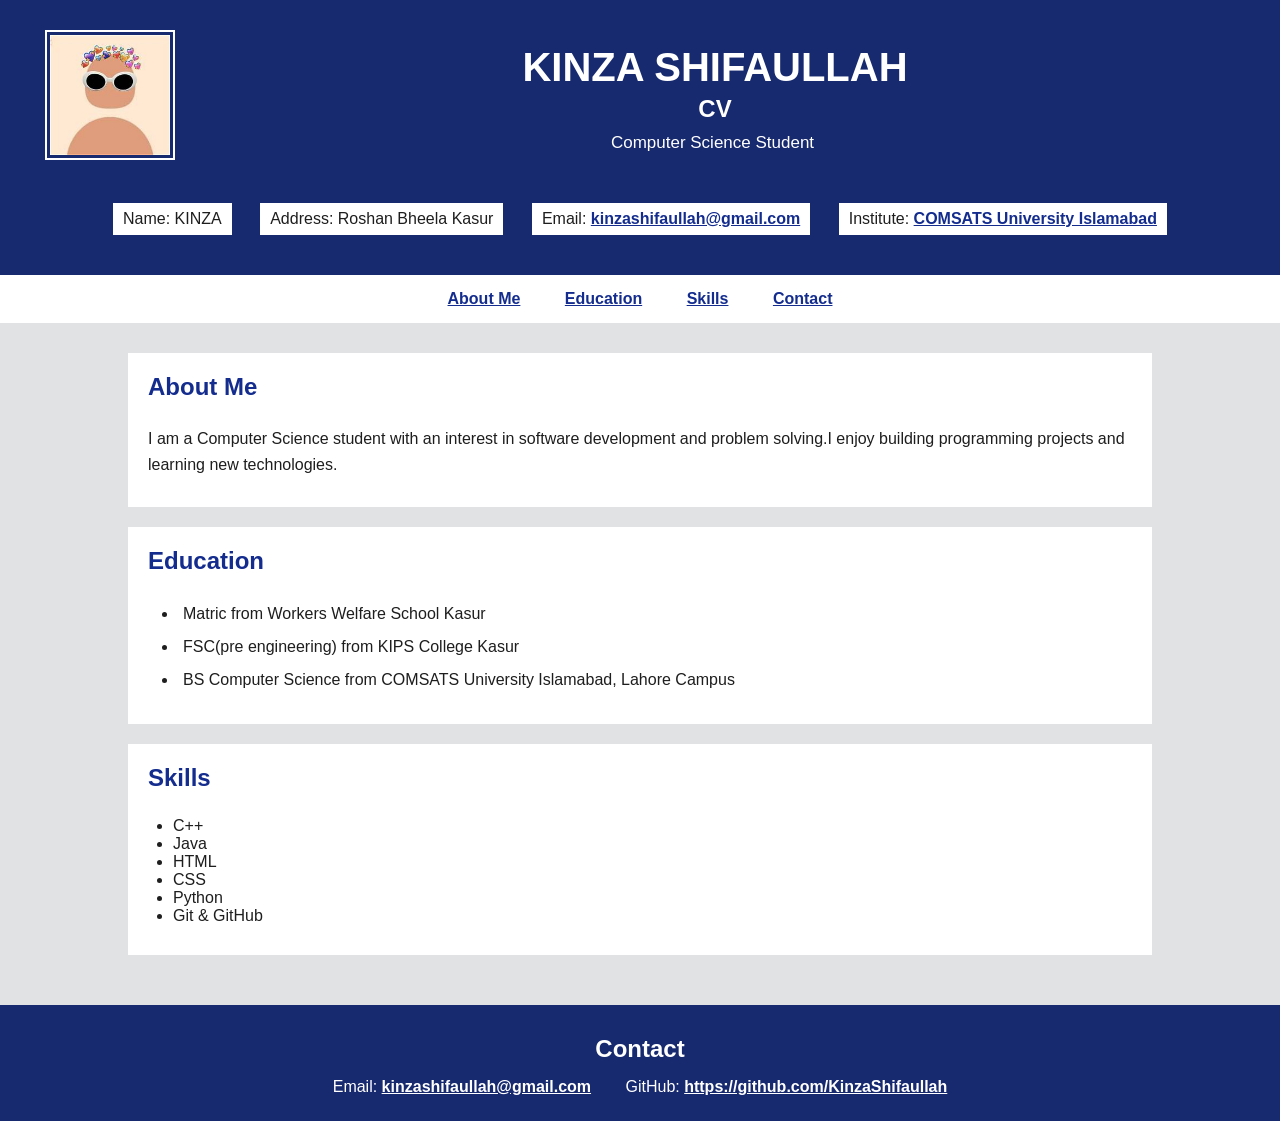
==== index.html @ 3159b3bc "Initial commit" ====
<!DOCTYPE html>
<html lang="en">

<head>

    <link rel="stylesheet" href="style.css">

    <meta charset="UTF-8">
    <meta name="viewport" content="width=device-width, initial-scale=1.0">

    <title>Kinza CV</title>

</head>

<body>

    <header>
        <img src="profile.jpg" alt="Kinza Profile Photo" class="profile">
        <div class="heading">

            <h1>KINZA SHIFAULLAH</h1>
            <h2>CV</h2>
            <p>Computer Science Student</p>
        </div>
        <div id="intro">
            <p>Name: KINZA</p>
            <p>Address: Roshan Bheela Kasur</p>
            <p>
                Email:
                <a href="mailto:kinzashifaullah@gmail.com">
                    kinzashifaullah@gmail.com
                </a>
            </p>

            <p>
                Institute:
                <a href="https://www.comsats.edu.pk/">
                    COMSATS University Islamabad
                </a>
            </p>
        </div>

    </header>

    <nav>

        <a href="#about-me">About Me</a>
        <a href="#education">Education</a>
        <a href="#skills">Skills</a>
        <a href="#contact">Contact</a>

    </nav>


    <main>

        <section id="about-me">

            <h2>About Me</h2>

            <p>
                I am a Computer Science student with an interest in software development and
                problem solving.I enjoy building programming projects and learning new technologies.
            </p>

        </section>

        <section id="education">
            <h2>Education</h2>
            <ul>
                <li> Matric from Workers Welfare School Kasur</li>
                <li> FSC(pre engineering) from KIPS College Kasur</li>
                <li> BS Computer Science from COMSATS University Islamabad, Lahore Campus</li>
            </ul>
        </section>


        <section id="skills">

            <h2>Skills</h2>
            <ul>
                <li>C++</li>
                <li>Java</li>
                <li>HTML</li>
                <li>CSS</li>
                <li>Python</li>
                <li>Git &amp; GitHub</li>
            </ul>
        </section>

    </main>

    <footer id="contact">
        <h2>Contact</h2>
        <p>
            Email:
            <a href="mailto:kinzashifaullah@gmail.com">
                kinzashifaullah@gmail.com
            </a>
        </p>

        <p>
            GitHub:
            <a href="https://github.com/KinzaShifaullah" target="_blank">
                https://github.com/KinzaShifaullah
                
            </a>
        </p>
    </footer>

</body>

</html>
---- style.css ----
body {
    font-family: Arial, sans-serif;
    background-color: #e1e2e4;
    color: #1f1e1e;
    margin: 0;
}

header {
    background-color: #17296f;
    color: white;
    padding: 25px;
    text-align: center;
    overflow: hidden;
}

.profile {
    width: 120px;
    height: 120px;
    float: left;
    margin: 5px 20px;
    padding: 3px;
    border: 2px solid white;
}

.heading {
    position: relative;
    margin: 10px;
    padding: 5px;
}

.heading h1 {
    font-size: 40px;
    margin: 5px;
}

.heading h2 {
    font-size: 24px;
    margin: 5px;
}

.heading p {
    font-size: 17px;
    margin: 10px;
}

#intro {
    margin-top: 20px;
    padding: 10px;
    overflow: hidden;
}

#intro p {
    display: inline-block;
    margin: 5px 12px;
    padding: 7px 10px;
    background-color: white;
    color: #1f1e1e;
    white-space: nowrap;
}


a {
    color: #132c8e;
    font-weight: bold;
}
nav {
  clear: both;
  background-color: white;
  padding: 15px;
  margin: 0;
  text-align: center;
}

nav a {
  margin: 0 15px;
  padding: 5px;
}

main {
  width: 80%;
  margin: 25px auto;
  padding: 5px;
}

section {
    background-color: white;
    margin-bottom: 20px;
    padding: 20px;
}
section h2 {
    color: #132c8e;
    font-size: 24px;
    margin-top: 0;
    padding-bottom: 5px;
}
section p {
    line-height: 1.6;
    margin: 10px 0;
}

#education ul {
    margin: 10px 0;
    padding-left: 25px;
}
#education li {
    padding: 5px;
    margin: 5px;
}
#skills ul {
    margin: 10px 0;
    padding-left: 25px;
}
footer {
    background-color: #17296f;
    color: white;
    padding: 20px;
    margin-top: 25px;
    text-align: center;
    overflow: hidden;
}

footer h2 {
    margin: 5px;
    padding: 5px;
}

footer p {
    display: inline-block;
    margin: 5px 15px;
}

footer a {
    color: white;
}
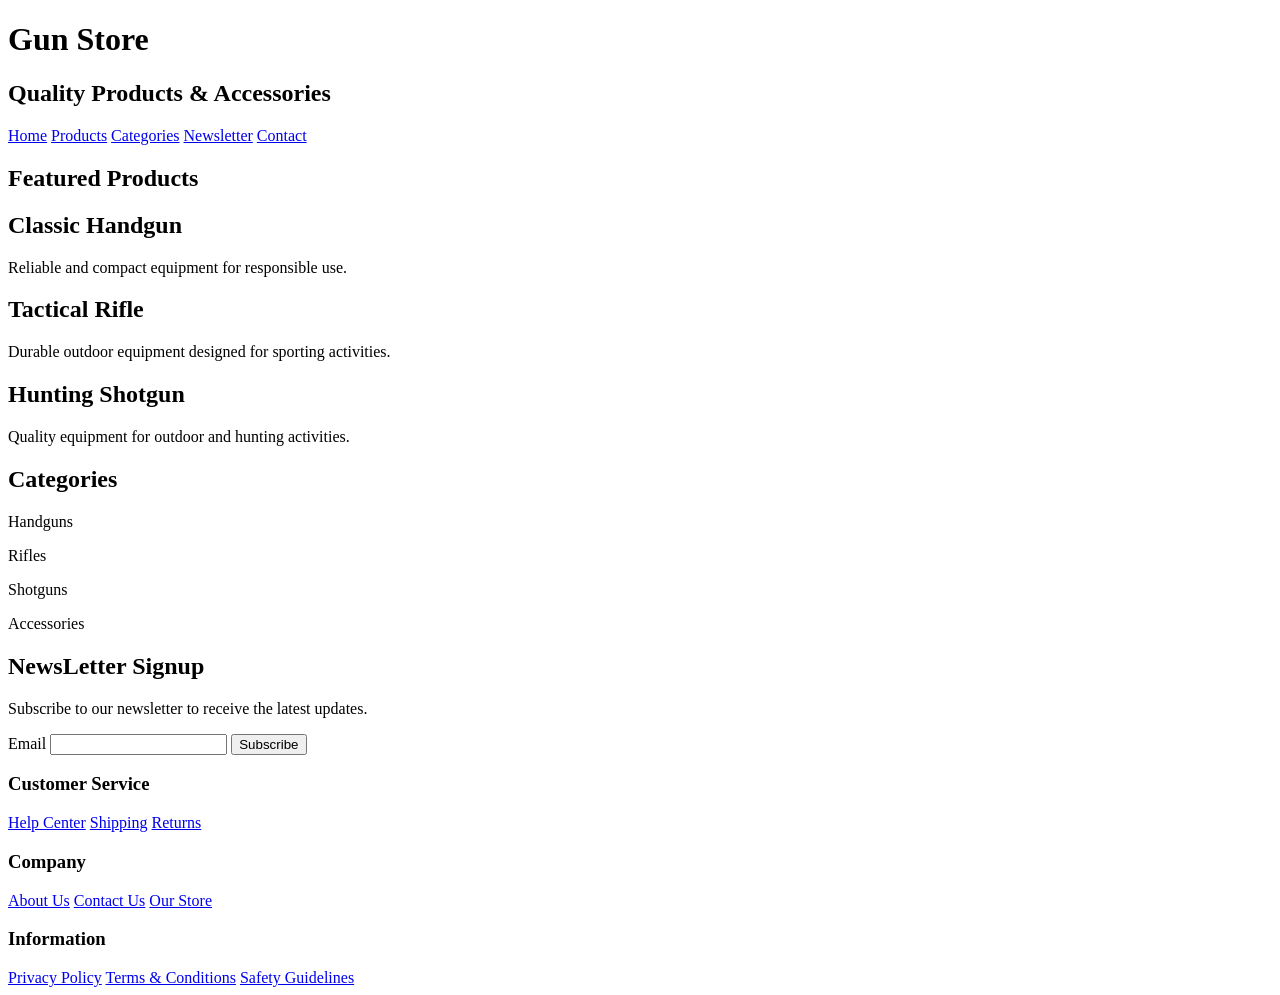
==== commit bd1881a9: "Add files via upload" ====
--- a/index.html
+++ b/index.html
@@ -1,115 +1,77 @@
-
-<!DOCTYPE html>
-<html lang="en">
-
-<head>
-
-    <link rel="stylesheet" href="style.css">
-
-    <meta charset="UTF-8">
-    <meta name="viewport" content="width=device-width, initial-scale=1.0">
-
-    <title>Kinza CV</title>
-
-</head>
-
-<body>
-
-    <header>
-        <img src="profile.jpg" alt="Kinza Profile Photo" class="profile">
-        <div class="heading">
-
-            <h1>KINZA SHIFAULLAH</h1>
-            <h2>CV</h2>
-            <p>Computer Science Student</p>
-        </div>
-        <div id="intro">
-            <p>Name: KINZA</p>
-            <p>Address: Roshan Bheela Kasur</p>
-            <p>
-                Email:
-                <a href="mailto:kinzashifaullah@gmail.com">
-                    kinzashifaullah@gmail.com
-                </a>
-            </p>
-
-            <p>
-                Institute:
-                <a href="https://www.comsats.edu.pk/">
-                    COMSATS University Islamabad
-                </a>
-            </p>
-        </div>
-
-    </header>
-
-    <nav>
-
-        <a href="#about-me">About Me</a>
-        <a href="#education">Education</a>
-        <a href="#skills">Skills</a>
-        <a href="#contact">Contact</a>
-
-    </nav>
-
-
-    <main>
-
-        <section id="about-me">
-
-            <h2>About Me</h2>
-
-            <p>
-                I am a Computer Science student with an interest in software development and
-                problem solving.I enjoy building programming projects and learning new technologies.
-            </p>
-
-        </section>
-
-        <section id="education">
-            <h2>Education</h2>
-            <ul>
-                <li> Matric from Workers Welfare School Kasur</li>
-                <li> FSC(pre engineering) from KIPS College Kasur</li>
-                <li> BS Computer Science from COMSATS University Islamabad, Lahore Campus</li>
-            </ul>
-        </section>
-
-
-        <section id="skills">
-
-            <h2>Skills</h2>
-            <ul>
-                <li>C++</li>
-                <li>Java</li>
-                <li>HTML</li>
-                <li>CSS</li>
-                <li>Python</li>
-                <li>Git &amp; GitHub</li>
-            </ul>
-        </section>
-
-    </main>
-
-    <footer id="contact">
-        <h2>Contact</h2>
-        <p>
-            Email:
-            <a href="mailto:kinzashifaullah@gmail.com">
-                kinzashifaullah@gmail.com
-            </a>
-        </p>
-
-        <p>
-            GitHub:
-            <a href="https://github.com/KinzaShifaullah" target="_blank">
-                https://github.com/KinzaShifaullah
-                
-            </a>
-        </p>
-    </footer>
-
-</body>
-
-</html>
-
+<!DOCTYPE html>
+<html lang="en">
+<head>
+    <meta charset="UTF-8">
+    <meta name="viewport" content="width=device-width, initial-scale=1.0">
+    <title>Document</title>
+</head>
+<body>
+    <header>
+        <h1>Gun Store</h1>
+        <h2>Quality Products & Accessories</h2>
+        <nav>
+            <a href="#home">Home</a>
+            <a href="#products">Products</a>
+            <a href="#categories">Categories</a>
+            <a href="#newsletter">Newsletter</a>
+            <a href="#contact">Contact</a>
+        </nav>
+    </header>
+    <main>
+        <section id="products">
+            <h2>Featured Products</h2>
+
+            <h2>Classic Handgun</h2>
+            <p>Reliable and compact equipment for responsible use.</p>
+
+            <h2>Tactical Rifle</h2>
+            <p>Durable outdoor equipment designed for sporting activities.</p>
+
+            <h2>Hunting Shotgun</h2>
+            <p>Quality equipment for outdoor and hunting activities.</p>
+
+        </section>
+        <section id="categories">
+            <h2>Categories</h2>
+
+            <p>Handguns</p>
+            <p>Rifles</p>
+            <p>Shotguns</p>
+            <p>Accessories</p>
+        </section>
+        <section id="newsletter">
+            <h2>NewsLetter Signup</h2>
+            <p>Subscribe to our newsletter to receive the latest updates.</p>
+            <form>
+                <label for="email">Email</label>
+                <input type="email" id="email" name="email">
+                <button type="submit">Subscribe</button>
+            </form>
+
+        </section>
+    </main>
+    <footer id="contact">
+        <div>
+            <h3>Customer Service</h3>
+            <a href="#">Help Center</a>
+            <a href="#">Shipping</a>
+            <a href="#">Returns</a>
+        </div>
+
+        <div>
+            <h3>Company</h3>
+            <a href="#">About Us</a>
+            <a href="#">Contact Us</a>
+            <a href="#">Our Store</a>
+        </div>
+
+        <div>
+            <h3>Information</h3>
+            <a href="#">Privacy Policy</a>
+            <a href="#">Terms & Conditions</a>
+            <a href="#">Safety Guidelines</a>
+        </div>
+
+    </footer>
+</body>
+</html>
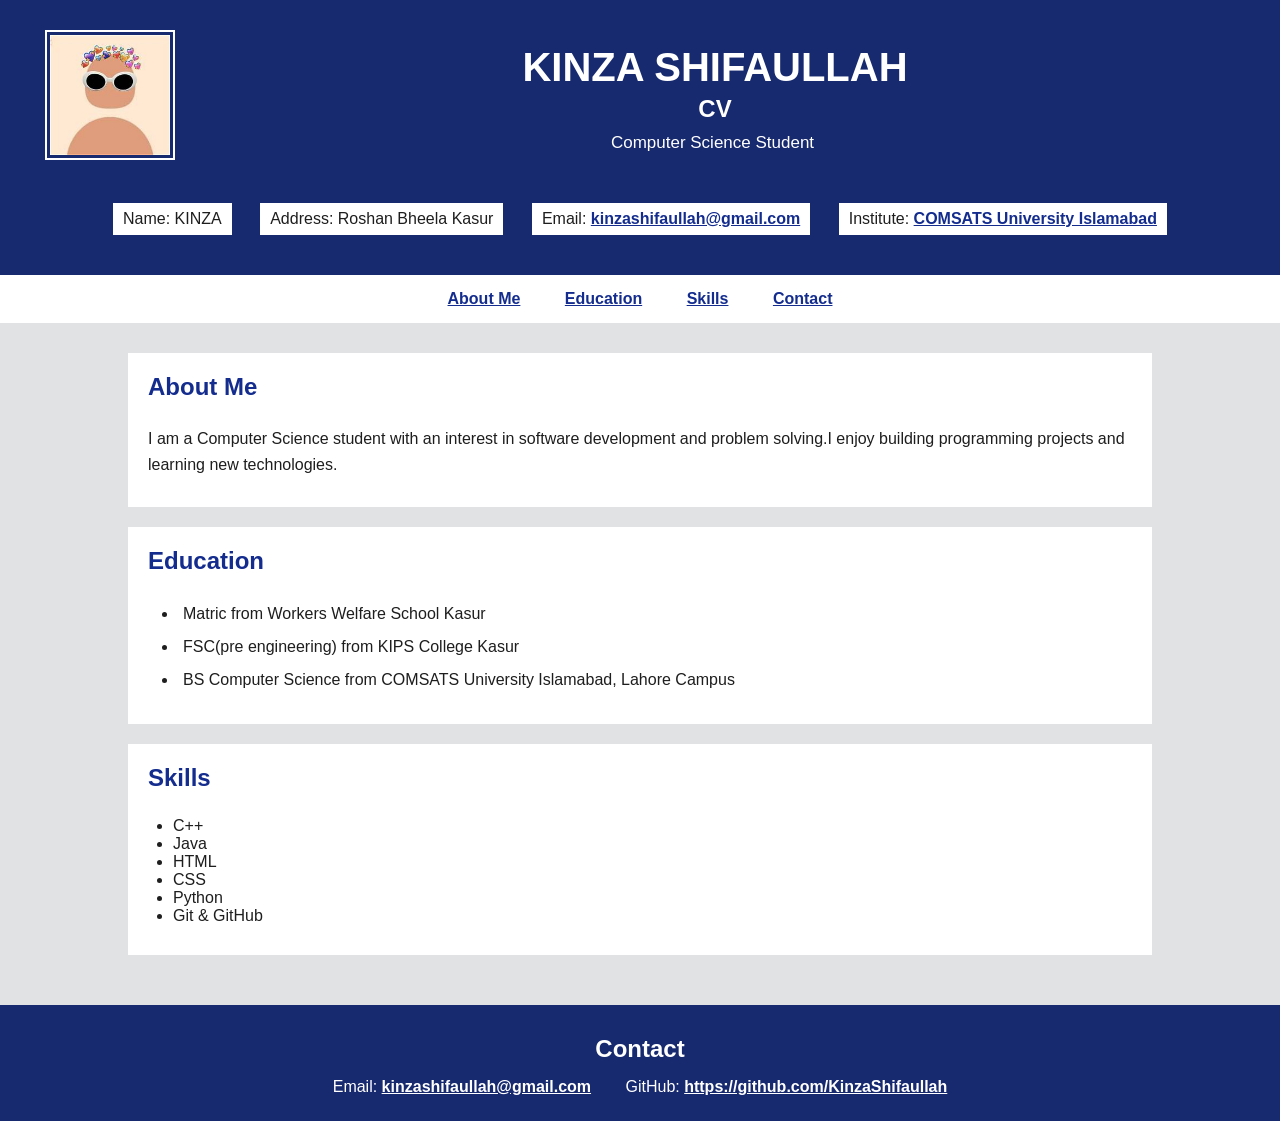
==== commit 7b1ada46: "Restore CV index" ====
--- a/index.html
+++ b/index.html
@@ -1,77 +1,115 @@
-<!DOCTYPE html>
-<html lang="en">
-<head>
-    <meta charset="UTF-8">
-    <meta name="viewport" content="width=device-width, initial-scale=1.0">
-    <title>Document</title>
-</head>
-<body>
-    <header>
-        <h1>Gun Store</h1>
-        <h2>Quality Products & Accessories</h2>
-        <nav>
-            <a href="#home">Home</a>
-            <a href="#products">Products</a>
-            <a href="#categories">Categories</a>
-            <a href="#newsletter">Newsletter</a>
-            <a href="#contact">Contact</a>
-        </nav>
-    </header>
-    <main>
-        <section id="products">
-            <h2>Featured Products</h2>
-
-            <h2>Classic Handgun</h2>
-            <p>Reliable and compact equipment for responsible use.</p>
-
-            <h2>Tactical Rifle</h2>
-            <p>Durable outdoor equipment designed for sporting activities.</p>
-
-            <h2>Hunting Shotgun</h2>
-            <p>Quality equipment for outdoor and hunting activities.</p>
-
-        </section>
-        <section id="categories">
-            <h2>Categories</h2>
-
-            <p>Handguns</p>
-            <p>Rifles</p>
-            <p>Shotguns</p>
-            <p>Accessories</p>
-        </section>
-        <section id="newsletter">
-            <h2>NewsLetter Signup</h2>
-            <p>Subscribe to our newsletter to receive the latest updates.</p>
-            <form>
-                <label for="email">Email</label>
-                <input type="email" id="email" name="email">
-                <button type="submit">Subscribe</button>
-            </form>
-
-        </section>
-    </main>
-    <footer id="contact">
-        <div>
-            <h3>Customer Service</h3>
-            <a href="#">Help Center</a>
-            <a href="#">Shipping</a>
-            <a href="#">Returns</a>
-        </div>
-
-        <div>
-            <h3>Company</h3>
-            <a href="#">About Us</a>
-            <a href="#">Contact Us</a>
-            <a href="#">Our Store</a>
-        </div>
-
-        <div>
-            <h3>Information</h3>
-            <a href="#">Privacy Policy</a>
-            <a href="#">Terms & Conditions</a>
-            <a href="#">Safety Guidelines</a>
-        </div>
-
-    </footer>
-</body>
-</html>+
+<!DOCTYPE html>
+<html lang="en">
+
+<head>
+
+    <link rel="stylesheet" href="style.css">
+
+    <meta charset="UTF-8">
+    <meta name="viewport" content="width=device-width, initial-scale=1.0">
+
+    <title>Kinza CV</title>
+
+</head>
+
+<body>
+
+    <header>
+        <img src="profile.jpg" alt="Kinza Profile Photo" class="profile">
+        <div class="heading">
+
+            <h1>KINZA SHIFAULLAH</h1>
+            <h2>CV</h2>
+            <p>Computer Science Student</p>
+        </div>
+        <div id="intro">
+            <p>Name: KINZA</p>
+            <p>Address: Roshan Bheela Kasur</p>
+            <p>
+                Email:
+                <a href="mailto:kinzashifaullah@gmail.com">
+                    kinzashifaullah@gmail.com
+                </a>
+            </p>
+
+            <p>
+                Institute:
+                <a href="https://www.comsats.edu.pk/">
+                    COMSATS University Islamabad
+                </a>
+            </p>
+        </div>
+
+    </header>
+
+    <nav>
+
+        <a href="#about-me">About Me</a>
+        <a href="#education">Education</a>
+        <a href="#skills">Skills</a>
+        <a href="#contact">Contact</a>
+
+    </nav>
+
+
+    <main>
+
+        <section id="about-me">
+
+            <h2>About Me</h2>
+
+            <p>
+                I am a Computer Science student with an interest in software development and
+                problem solving.I enjoy building programming projects and learning new technologies.
+            </p>
+
+        </section>
+
+        <section id="education">
+            <h2>Education</h2>
+            <ul>
+                <li> Matric from Workers Welfare School Kasur</li>
+                <li> FSC(pre engineering) from KIPS College Kasur</li>
+                <li> BS Computer Science from COMSATS University Islamabad, Lahore Campus</li>
+            </ul>
+        </section>
+
+
+        <section id="skills">
+
+            <h2>Skills</h2>
+            <ul>
+                <li>C++</li>
+                <li>Java</li>
+                <li>HTML</li>
+                <li>CSS</li>
+                <li>Python</li>
+                <li>Git &amp; GitHub</li>
+            </ul>
+        </section>
+
+    </main>
+
+    <footer id="contact">
+        <h2>Contact</h2>
+        <p>
+            Email:
+            <a href="mailto:kinzashifaullah@gmail.com">
+                kinzashifaullah@gmail.com
+            </a>
+        </p>
+
+        <p>
+            GitHub:
+            <a href="https://github.com/KinzaShifaullah" target="_blank">
+                https://github.com/KinzaShifaullah
+                
+            </a>
+        </p>
+    </footer>
+
+</body>
+
+</html>
+
--- a/style.css
+++ b/style.css
@@ -0,0 +1,134 @@
+body {
+    font-family: Arial, sans-serif;
+    background-color: #e1e2e4;
+    color: #1f1e1e;
+    margin: 0;
+}
+
+header {
+    background-color: #17296f;
+    color: white;
+    padding: 25px;
+    text-align: center;
+    overflow: hidden;
+}
+
+.profile {
+    width: 120px;
+    height: 120px;
+    float: left;
+    margin: 5px 20px;
+    padding: 3px;
+    border: 2px solid white;
+}
+
+.heading {
+    position: relative;
+    margin: 10px;
+    padding: 5px;
+}
+
+.heading h1 {
+    font-size: 40px;
+    margin: 5px;
+}
+
+.heading h2 {
+    font-size: 24px;
+    margin: 5px;
+}
+
+.heading p {
+    font-size: 17px;
+    margin: 10px;
+}
+
+#intro {
+    margin-top: 20px;
+    padding: 10px;
+    overflow: hidden;
+}
+
+#intro p {
+    display: inline-block;
+    margin: 5px 12px;
+    padding: 7px 10px;
+    background-color: white;
+    color: #1f1e1e;
+    white-space: nowrap;
+}
+
+
+a {
+    color: #132c8e;
+    font-weight: bold;
+}
+nav {
+  clear: both;
+  background-color: white;
+  padding: 15px;
+  margin: 0;
+  text-align: center;
+}
+
+nav a {
+  margin: 0 15px;
+  padding: 5px;
+}
+
+main {
+  width: 80%;
+  margin: 25px auto;
+  padding: 5px;
+}
+
+section {
+    background-color: white;
+    margin-bottom: 20px;
+    padding: 20px;
+}
+section h2 {
+    color: #132c8e;
+    font-size: 24px;
+    margin-top: 0;
+    padding-bottom: 5px;
+}
+section p {
+    line-height: 1.6;
+    margin: 10px 0;
+}
+
+#education ul {
+    margin: 10px 0;
+    padding-left: 25px;
+}
+#education li {
+    padding: 5px;
+    margin: 5px;
+}
+#skills ul {
+    margin: 10px 0;
+    padding-left: 25px;
+}
+footer {
+    background-color: #17296f;
+    color: white;
+    padding: 20px;
+    margin-top: 25px;
+    text-align: center;
+    overflow: hidden;
+}
+
+footer h2 {
+    margin: 5px;
+    padding: 5px;
+}
+
+footer p {
+    display: inline-block;
+    margin: 5px 15px;
+}
+
+footer a {
+    color: white;
+}
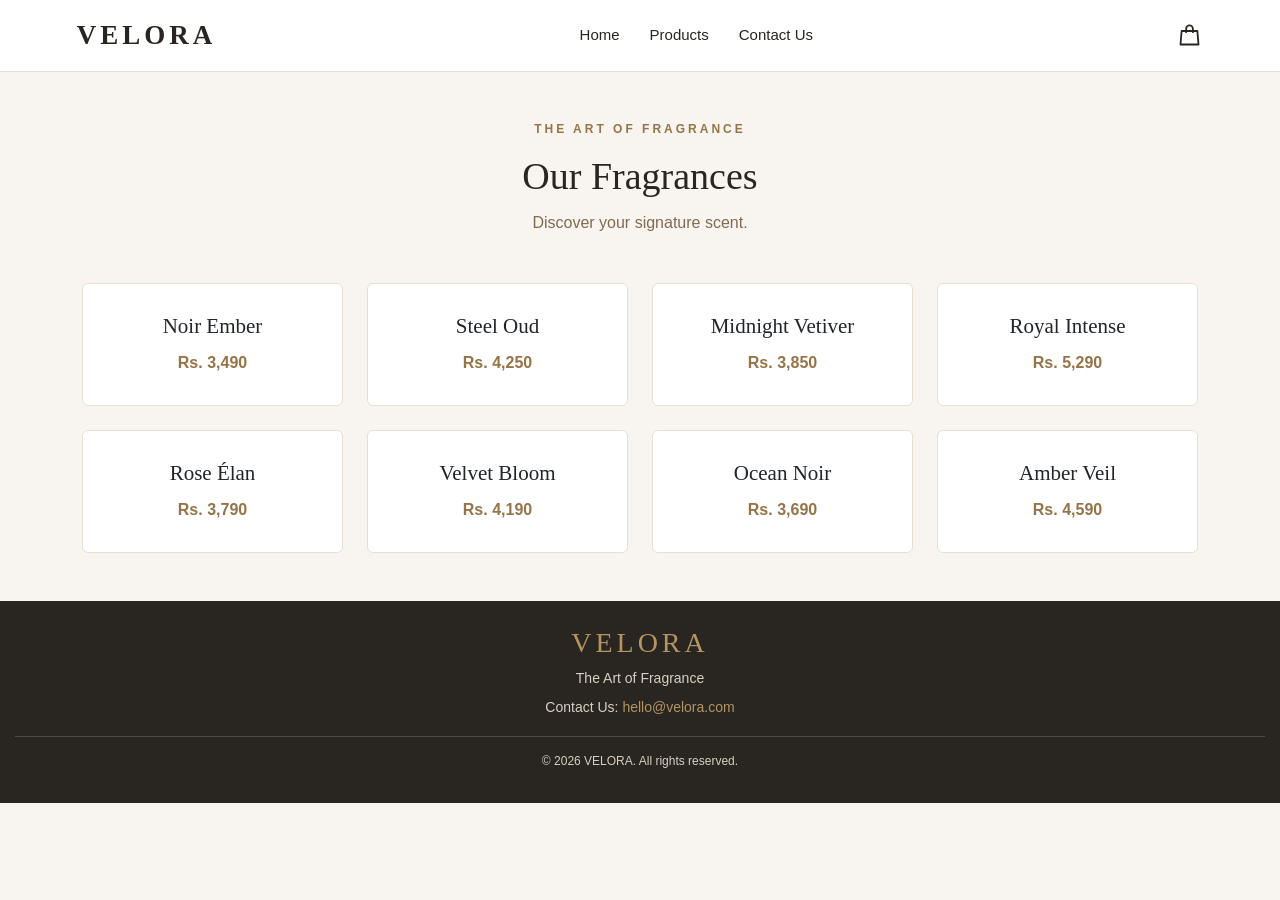
==== commit 215322ad: "Add files via upload" ====
--- a/index.html
+++ b/index.html
@@ -1,115 +1,140 @@
-
-<!DOCTYPE html>
-<html lang="en">
-
-<head>
-
-    <link rel="stylesheet" href="style.css">
-
-    <meta charset="UTF-8">
-    <meta name="viewport" content="width=device-width, initial-scale=1.0">
-
-    <title>Kinza CV</title>
-
-</head>
-
-<body>
-
-    <header>
-        <img src="profile.jpg" alt="Kinza Profile Photo" class="profile">
-        <div class="heading">
-
-            <h1>KINZA SHIFAULLAH</h1>
-            <h2>CV</h2>
-            <p>Computer Science Student</p>
-        </div>
-        <div id="intro">
-            <p>Name: KINZA</p>
-            <p>Address: Roshan Bheela Kasur</p>
-            <p>
-                Email:
-                <a href="mailto:kinzashifaullah@gmail.com">
-                    kinzashifaullah@gmail.com
-                </a>
-            </p>
-
-            <p>
-                Institute:
-                <a href="https://www.comsats.edu.pk/">
-                    COMSATS University Islamabad
-                </a>
-            </p>
-        </div>
-
-    </header>
-
-    <nav>
-
-        <a href="#about-me">About Me</a>
-        <a href="#education">Education</a>
-        <a href="#skills">Skills</a>
-        <a href="#contact">Contact</a>
-
-    </nav>
-
-
-    <main>
-
-        <section id="about-me">
-
-            <h2>About Me</h2>
-
-            <p>
-                I am a Computer Science student with an interest in software development and
-                problem solving.I enjoy building programming projects and learning new technologies.
-            </p>
-
-        </section>
-
-        <section id="education">
-            <h2>Education</h2>
-            <ul>
-                <li> Matric from Workers Welfare School Kasur</li>
-                <li> FSC(pre engineering) from KIPS College Kasur</li>
-                <li> BS Computer Science from COMSATS University Islamabad, Lahore Campus</li>
-            </ul>
-        </section>
-
-
-        <section id="skills">
-
-            <h2>Skills</h2>
-            <ul>
-                <li>C++</li>
-                <li>Java</li>
-                <li>HTML</li>
-                <li>CSS</li>
-                <li>Python</li>
-                <li>Git &amp; GitHub</li>
-            </ul>
-        </section>
-
-    </main>
-
-    <footer id="contact">
-        <h2>Contact</h2>
-        <p>
-            Email:
-            <a href="mailto:kinzashifaullah@gmail.com">
-                kinzashifaullah@gmail.com
-            </a>
-        </p>
-
-        <p>
-            GitHub:
-            <a href="https://github.com/KinzaShifaullah" target="_blank">
-                https://github.com/KinzaShifaullah
-                
-            </a>
-        </p>
-    </footer>
-
-</body>
-
-</html>
-
+
+<!DOCTYPE html>
+<html lang="en">
+<head>
+    <meta charset="UTF-8">
+    <meta name="viewport" content="width=device-width, initial-scale=1.0">
+
+    <title>VELORA | Lab 2</title>
+
+    <link href="https://cdn.jsdelivr.net/npm/bootstrap@5.3.3/dist/css/bootstrap.min.css" rel="stylesheet">
+    <link rel="stylesheet" href="styles.css">
+</head>
+<body>
+
+    <!-- Navigation bar -->
+    <nav class="navbar">
+
+        <a href="#" class="logo">VELORA</a>
+
+        <input type="checkbox" id="menu-toggle">
+
+        <div class="nav-links">
+            <a href="#">Home</a>
+            <a href="#products">Products</a>
+            <a href="#footer">Contact Us</a>
+        </div>
+
+        <div class="nav-right">
+
+            <!-- Shopping bag icon -->
+            <a href="#products" class="cart" aria-label="Shopping bag">
+                <svg viewBox="0 0 24 24" width="27" height="27"
+                     fill="none" stroke="currentColor"
+                     stroke-width="1.6" stroke-linecap="round"
+                     stroke-linejoin="round" aria-hidden="true">
+                    <path d="M5 8h14l1 12H4L5 8Z"></path>
+                    <path d="M9 9V6a3 3 0 0 1 6 0v3"></path>
+                </svg>
+            </a>
+
+            <!-- Menu button for mobile screens -->
+            <label for="menu-toggle" class="hamburger"
+                   aria-label="Toggle navigation">
+                <span></span>
+                <span></span>
+                <span></span>
+            </label>
+
+        </div>
+    </nav>
+
+    <!-- Fragrance products -->
+    <main class="container py-5" id="products">
+
+        <div class="text-center mb-5">
+            <p class="subtitle">THE ART OF FRAGRANCE</p>
+            <h1>Our Fragrances</h1>
+            <p class="intro-text">Discover your signature scent.</p>
+        </div>
+
+        <div class="product-grid">
+
+            <div class="card">
+                <div class="card-body">
+                    <h5 class="card-title">Noir Ember</h5>
+                    <p class="card-text">Rs. 3,490</p>
+                </div>
+            </div>
+
+            <div class="card">
+                <div class="card-body">
+                    <h5 class="card-title">Steel Oud</h5>
+                    <p class="card-text">Rs. 4,250</p>
+                </div>
+            </div>
+
+            <div class="card">
+                <div class="card-body">
+                    <h5 class="card-title">Midnight Vetiver</h5>
+                    <p class="card-text">Rs. 3,850</p>
+                </div>
+            </div>
+
+            <div class="card">
+                <div class="card-body">
+                    <h5 class="card-title">Royal Intense</h5>
+                    <p class="card-text">Rs. 5,290</p>
+                </div>
+            </div>
+
+            <div class="card">
+                <div class="card-body">
+                    <h5 class="card-title">Rose Élan</h5>
+                    <p class="card-text">Rs. 3,790</p>
+                </div>
+            </div>
+
+            <div class="card">
+                <div class="card-body">
+                    <h5 class="card-title">Velvet Bloom</h5>
+                    <p class="card-text">Rs. 4,190</p>
+                </div>
+            </div>
+
+            <div class="card">
+                <div class="card-body">
+                    <h5 class="card-title">Ocean Noir</h5>
+                    <p class="card-text">Rs. 3,690</p>
+                </div>
+            </div>
+
+            <div class="card">
+                <div class="card-body">
+                    <h5 class="card-title">Amber Veil</h5>
+                    <p class="card-text">Rs. 4,590</p>
+                </div>
+            </div>
+
+        </div>
+
+    </main>
+
+    <!-- Contact information -->
+    <footer id="footer">
+
+        <h3>VELORA</h3>
+        <p>The Art of Fragrance</p>
+        <p>
+            Contact Us:
+            <a href="mailto:hello@velora.com">hello@velora.com</a>
+        </p>
+
+        <p class="copyright">
+            &copy; 2026 VELORA. All rights reserved.
+        </p>
+
+    </footer>
+
+</body>
+</html>
--- a/styles.css
+++ b/styles.css
@@ -0,0 +1,246 @@
+
+/* Basic page styling */
+body {
+    margin: 0;
+    background-color: #F8F5F0;
+    color: #292520;
+    font-family: Arial, sans-serif;
+}
+
+/* Navbar stays at the top */
+.navbar {
+    display: flex;
+    align-items: center;
+    justify-content: space-between;
+    padding: 15px 6%;
+    background-color: white;
+    border-bottom: 1px solid #E8DFD2;
+    position: sticky;
+    top: 0;
+    z-index: 1000;
+    width: 100%;
+    box-sizing: border-box;
+}
+
+.logo {
+    color: #292520;
+    font-family: Georgia, serif;
+    font-size: 27px;
+    font-weight: bold;
+    letter-spacing: 4px;
+    text-decoration: none;
+    white-space: nowrap;
+}
+
+/* Navigation links */
+.nav-links {
+    display: flex;
+    align-items: center;
+    gap: 30px;
+}
+
+.nav-links a {
+    color: #292520;
+    text-decoration: none;
+    font-size: 15px;
+}
+
+.nav-links a:hover {
+    color: #B49463;
+}
+
+/* Shopping bag and menu button */
+.nav-right {
+    display: flex;
+    align-items: center;
+    gap: 15px;
+}
+
+.cart {
+    display: flex;
+    align-items: center;
+    color: #292520;
+    text-decoration: none;
+}
+
+.cart:hover {
+    color: #B49463;
+}
+
+#menu-toggle {
+    display: none;
+}
+
+.hamburger {
+    display: none;
+    flex-direction: column;
+    justify-content: center;
+    gap: 5px;
+    cursor: pointer;
+    padding: 6px;
+}
+
+.hamburger span {
+    display: block;
+    width: 24px;
+    height: 2px;
+    background-color: #292520;
+    border-radius: 2px;
+}
+
+/* Heading and introductory text */
+.subtitle {
+    color: #967447;
+    letter-spacing: 3px;
+    font-size: 12px;
+    font-weight: bold;
+}
+
+h1, h2, h3, .card-title {
+    font-family: Georgia, serif;
+}
+
+h1 {
+    font-size: 38px;
+    margin-bottom: 12px;
+}
+
+.intro-text {
+    color: #806A50;
+}
+
+/* Product cards */
+.product-grid {
+    display: grid;
+    grid-template-columns: repeat(4, minmax(0, 1fr));
+    gap: 24px;
+}
+
+.card {
+    background-color: white;
+    border: 1px solid #E8DFD2;
+    border-radius: 6px;
+    text-align: center;
+    transition: transform 0.3s, box-shadow 0.3s;
+}
+
+.card:hover {
+    transform: translateY(-4px);
+    box-shadow: 0 5px 15px rgba(41, 37, 32, 0.10);
+}
+
+.card-body {
+    padding: 30px 15px;
+}
+
+.card-title {
+    font-size: 21px;
+    margin-bottom: 12px;
+}
+
+.card-text {
+    color: #967447;
+    font-weight: bold;
+    margin-bottom: 0;
+}
+
+/* Footer */
+footer {
+    background-color: #292520;
+    color: #F8F5F0;
+    text-align: center;
+    padding: 25px 15px;
+}
+
+footer h3 {
+    color: #B49463;
+    letter-spacing: 4px;
+    margin-bottom: 8px;
+}
+
+footer p {
+    color: #D8CFC2;
+    font-size: 14px;
+    margin: 8px 0;
+}
+
+footer a {
+    color: #B49463;
+    text-decoration: none;
+}
+
+footer a:hover {
+    text-decoration: underline;
+}
+
+footer .copyright {
+    border-top: 1px solid #51483D;
+    padding-top: 15px;
+    margin-top: 18px;
+    font-size: 12px;
+}
+
+/* Tablet layout */
+@media (min-width: 768px) and (max-width: 1023px) {
+    .product-grid {
+        grid-template-columns: repeat(2, minmax(0, 1fr));
+    }
+
+    .nav-links {
+        gap: 15px;
+    }
+
+    .logo {
+        font-size: 23px;
+    }
+}
+
+/* Mobile layout */
+@media (max-width: 767px) {
+    .navbar {
+        flex-wrap: wrap;
+        padding: 12px 5%;
+    }
+
+    .logo {
+        font-size: 23px;
+        margin-right: auto;
+    }
+
+    .nav-right {
+        margin-left: 15px;
+    }
+
+    .hamburger {
+        display: flex;
+    }
+
+    .nav-links {
+        display: none;
+        flex-direction: column;
+        align-items: stretch;
+        gap: 0;
+        width: 100%;
+        order: 3;
+        padding-top: 12px;
+    }
+
+    .nav-links a {
+        display: block;
+        padding: 12px 5px;
+        border-top: 1px solid #E8DFD2;
+    }
+
+    /* Show menu when clicked */
+    #menu-toggle:checked ~ .nav-links {
+        display: flex;
+    }
+
+    .product-grid {
+        grid-template-columns: 1fr;
+    }
+
+    h1 {
+        font-size: 30px;
+    }
+}
